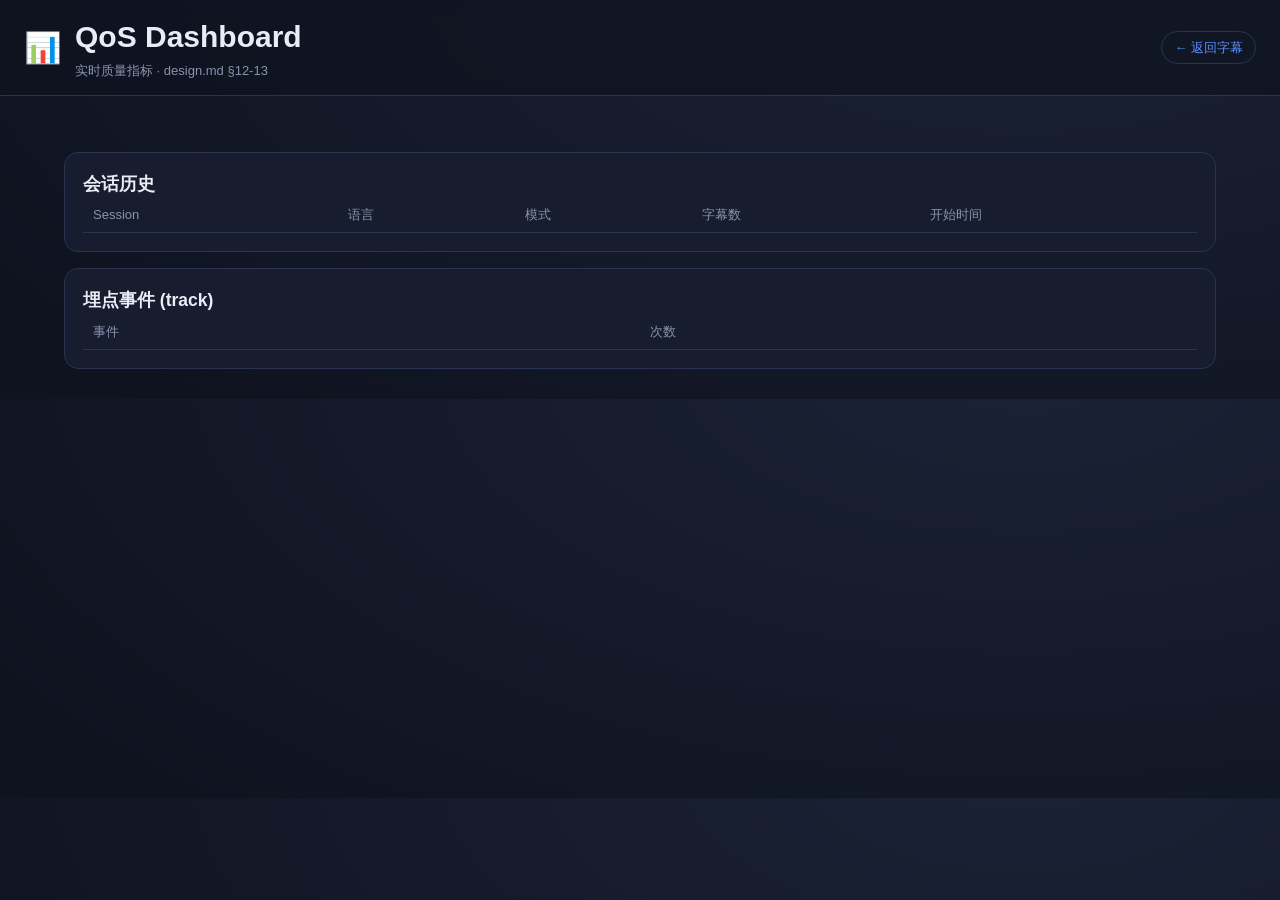
==== templates/dashboard.html @ 1cda29a4 "feat(app): Flask app, WebSocket pipeline, web UI, replay demo - create_app factory: HTTP routes (con" ====
<!DOCTYPE html>
<html lang="zh-CN">
<head>
  <meta charset="utf-8">
  <meta name="viewport" content="width=device-width, initial-scale=1">
  <title>EchoTranslate · QoS Dashboard</title>
  <link rel="stylesheet" href="/static/app.css">
  <style>
    .grid { display: grid; grid-template-columns: repeat(auto-fit, minmax(220px, 1fr)); gap: 16px; padding: 20px 24px; max-width: 1200px; margin: 0 auto; }
    .metric { background: var(--panel); border: 1px solid var(--line); border-radius: var(--radius); padding: 18px; }
    .metric .label { color: var(--muted); font-size: 13px; }
    .metric .value { font-size: 30px; font-weight: 700; margin-top: 6px; font-variant-numeric: tabular-nums; }
    .metric .target { font-size: 12px; margin-top: 6px; }
    .ok { color: var(--accent2); } .bad { color: var(--bad); } .na { color: var(--muted); }
    table { width: 100%; border-collapse: collapse; }
    th, td { text-align: left; padding: 8px 10px; border-bottom: 1px solid var(--line); font-size: 13px; }
    th { color: var(--muted); font-weight: 500; }
    .wrap { padding: 0 24px 30px; max-width: 1200px; margin: 0 auto; }
    .card-lg { background: var(--panel); border: 1px solid var(--line); border-radius: var(--radius); padding: 18px; margin-top: 16px; }
  </style>
</head>
<body>
<header class="topbar">
  <div class="brand"><span class="logo">📊</span><div><h1>QoS Dashboard</h1><p class="tagline">实时质量指标 · design.md §12-13</p></div></div>
  <a class="pill pill-link" href="/">← 返回字幕</a>
</header>

<div class="grid" id="metrics"></div>

<div class="wrap">
  <div class="card-lg">
    <h3>会话历史</h3>
    <table id="sessions"><thead><tr><th>Session</th><th>语言</th><th>模式</th><th>字幕数</th><th>开始时间</th></tr></thead><tbody></tbody></table>
  </div>
  <div class="card-lg">
    <h3>埋点事件 (track)</h3>
    <table id="events"><thead><tr><th>事件</th><th>次数</th></tr></thead><tbody></tbody></table>
  </div>
</div>

<script src="/static/dashboard.js"></script>
</body>
</html>
---- static/app.css ----
:root {
  --bg: #0f1320; --panel: #171c2e; --panel2: #1f2740; --line: #2a3350;
  --text: #e8ecf6; --muted: #8a93ad; --accent: #5b8cff; --accent2: #36d399;
  --warn: #ffb454; --bad: #ff6b6b; --radius: 14px;
}
* { box-sizing: border-box; }
body {
  margin: 0; background: radial-gradient(1200px 600px at 80% -10%, #1b2236, var(--bg));
  color: var(--text); font: 15px/1.5 -apple-system, "Segoe UI", "PingFang SC", "Microsoft YaHei", sans-serif;
}
h1, h3 { margin: 0; }
.muted { color: var(--muted); }
.small { font-size: 13px; }
.hidden { display: none !important; }

.topbar {
  display: flex; align-items: center; justify-content: space-between;
  padding: 14px 24px; border-bottom: 1px solid var(--line); background: rgba(15,19,32,.7);
  backdrop-filter: blur(8px); position: sticky; top: 0; z-index: 10;
}
.brand { display: flex; align-items: center; gap: 14px; }
.logo { font-size: 30px; }
.tagline { margin: 2px 0 0; color: var(--muted); font-size: 13px; }
.top-actions { display: flex; gap: 10px; align-items: center; }
.pill { padding: 6px 12px; border-radius: 999px; font-size: 13px; border: 1px solid var(--line); }
.pill-off { color: var(--muted); }
.pill-on { color: #06281c; background: var(--accent2); border-color: var(--accent2); font-weight: 600; }
.pill-link { color: var(--accent); text-decoration: none; }

.layout { display: grid; grid-template-columns: 1fr 340px; gap: 20px; padding: 20px 24px; max-width: 1280px; margin: 0 auto; }
@media (max-width: 980px) { .layout { grid-template-columns: 1fr; } }

.stage { display: flex; flex-direction: column; gap: 14px; }
.controls {
  display: flex; flex-wrap: wrap; gap: 10px; align-items: center;
  background: var(--panel); border: 1px solid var(--line); border-radius: var(--radius); padding: 12px;
}
.spacer { flex: 1; }
.ctl { display: flex; flex-direction: column; gap: 3px; font-size: 12px; color: var(--muted); }
.ctl.toggle { flex-direction: row; align-items: center; gap: 6px; color: var(--text); }
select, input[type=text], input:not([type]) {
  background: var(--panel2); color: var(--text); border: 1px solid var(--line);
  border-radius: 8px; padding: 7px 9px; font-size: 14px;
}
.btn {
  background: var(--panel2); color: var(--text); border: 1px solid var(--line);
  border-radius: 10px; padding: 9px 14px; cursor: pointer; font-size: 14px; transition: .15s;
}
.btn:hover { border-color: var(--accent); }
.btn-primary { background: var(--accent); border-color: var(--accent); color: #fff; font-weight: 600; }
.btn-primary.live { background: var(--bad); border-color: var(--bad); animation: pulse 1.4s infinite; }
.btn-sm { padding: 6px 10px; font-size: 13px; }
@keyframes pulse { 0%,100% { box-shadow: 0 0 0 0 rgba(255,107,107,.5); } 50% { box-shadow: 0 0 0 8px rgba(255,107,107,0); } }

.subtitles {
  background: var(--panel); border: 1px solid var(--line); border-radius: var(--radius);
  padding: 18px; min-height: 52vh; max-height: 64vh; overflow-y: auto;
  display: flex; flex-direction: column; gap: 14px;
}
.empty-hint { margin: auto; text-align: center; color: var(--muted); max-width: 460px; }
.empty-hint b { color: var(--text); }

.seg { border-left: 3px solid var(--line); padding: 4px 0 4px 14px; animation: fadein .25s ease; }
.seg.corrected { border-left-color: var(--warn); }
@keyframes fadein { from { opacity: 0; transform: translateY(6px); } to { opacity: 1; transform: none; } }
@keyframes flash { 0% { background: rgba(255,180,84,.22); } 100% { background: transparent; } }
.seg.flash { animation: flash 1.4s ease; border-radius: 8px; }
.seg-src { color: var(--muted); font-size: 13px; margin-bottom: 3px; }
.seg-zh { font-size: 23px; line-height: 1.45; font-weight: 500; }
.badge {
  font-size: 11px; background: var(--warn); color: #3a2400; border-radius: 6px;
  padding: 1px 7px; margin-left: 8px; vertical-align: middle; font-weight: 700;
}
.seg-prev { color: var(--muted); font-size: 13px; text-decoration: line-through; margin-top: 2px; }

.interim { min-height: 26px; color: var(--muted); font-style: italic; padding: 0 4px; }

.summary-box { background: var(--panel); border: 1px solid var(--accent); border-radius: var(--radius); padding: 16px; }
.summary-box h3 { margin-bottom: 8px; }
#summaryText { white-space: pre-wrap; line-height: 1.7; }

.sidebar { display: flex; flex-direction: column; gap: 16px; }
.card { background: var(--panel); border: 1px solid var(--line); border-radius: var(--radius); padding: 16px; }
.card h3 { font-size: 15px; margin-bottom: 12px; }
.stats { list-style: none; margin: 0; padding: 0; }
.stats li { display: flex; justify-content: space-between; padding: 7px 0; border-bottom: 1px dashed var(--line); }
.stats li:last-child { border-bottom: 0; }
.stats b { font-variant-numeric: tabular-nums; }

.glossary-add { display: grid; grid-template-columns: 1fr 1fr auto; gap: 6px; margin-bottom: 10px; }
.glossary-add input { width: 100%; }
.glossary-list { list-style: none; margin: 0; padding: 0; max-height: 200px; overflow-y: auto; }
.glossary-list li { display: flex; justify-content: space-between; align-items: center; padding: 6px 0; border-bottom: 1px dashed var(--line); font-size: 13px; }
.glossary-list .del { color: var(--muted); cursor: pointer; border: none; background: none; font-size: 15px; }
.glossary-list .del:hover { color: var(--bad); }
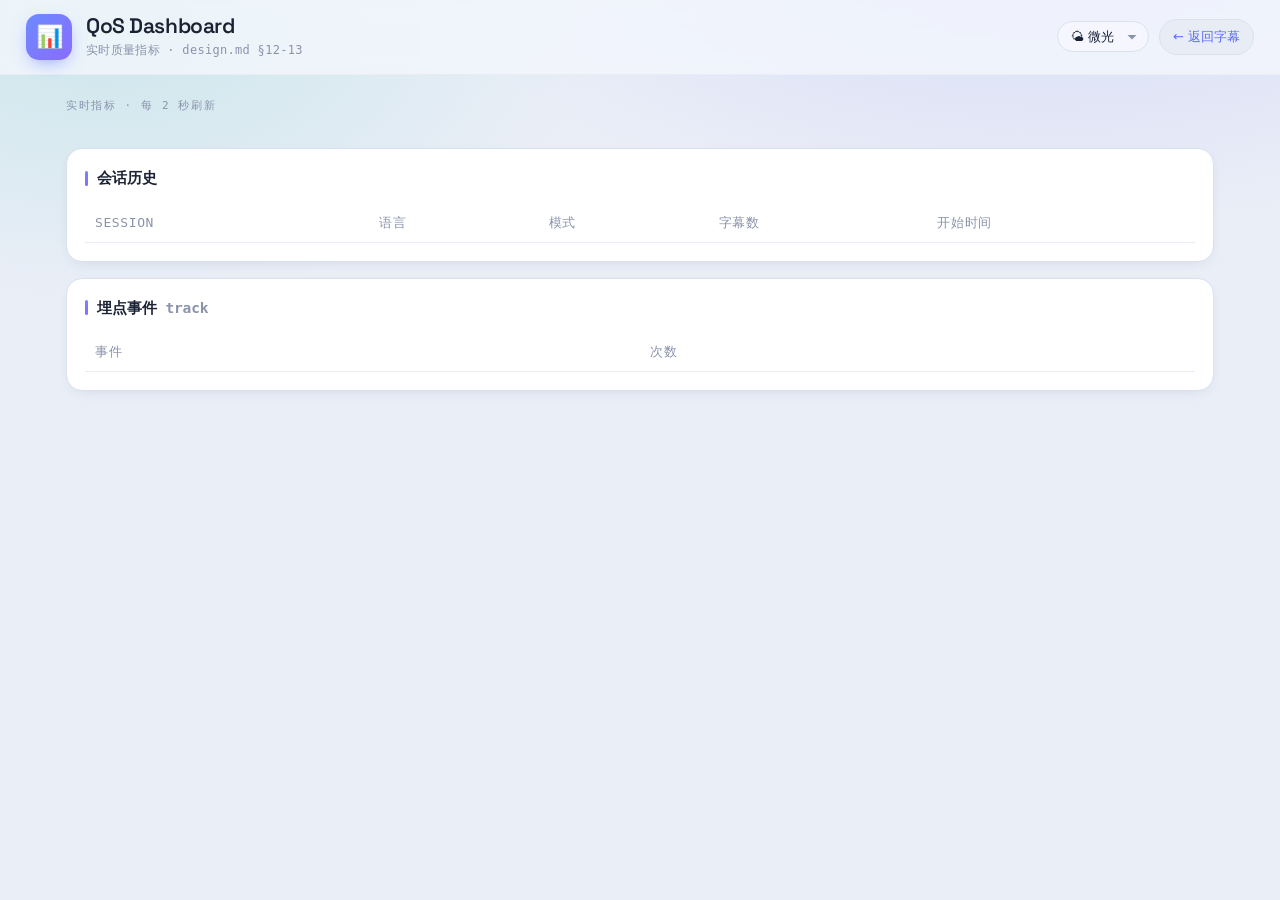
==== commit d14db707: "feat(ui): redesign around an "interpreter console" system Reframe the product as an interpreter's co" ====
--- a/templates/dashboard.html
+++ b/templates/dashboard.html
@@ -1,43 +1,58 @@
 <!DOCTYPE html>
-<html lang="zh-CN">
+<html lang="zh-CN" data-theme="light">
 <head>
   <meta charset="utf-8">
   <meta name="viewport" content="width=device-width, initial-scale=1">
   <title>EchoTranslate · QoS Dashboard</title>
+  <script>try{document.documentElement.dataset.theme=localStorage.getItem("et-theme")||"light";}catch(e){}</script>
+  <link rel="preconnect" href="https://fonts.googleapis.com">
+  <link rel="preconnect" href="https://fonts.gstatic.com" crossorigin>
+  <link rel="stylesheet" href="https://fonts.googleapis.com/css2?family=Space+Grotesk:wght@400;500;600;700&display=swap">
   <link rel="stylesheet" href="/static/app.css">
-  <style>
-    .grid { display: grid; grid-template-columns: repeat(auto-fit, minmax(220px, 1fr)); gap: 16px; padding: 20px 24px; max-width: 1200px; margin: 0 auto; }
-    .metric { background: var(--panel); border: 1px solid var(--line); border-radius: var(--radius); padding: 18px; }
-    .metric .label { color: var(--muted); font-size: 13px; }
-    .metric .value { font-size: 30px; font-weight: 700; margin-top: 6px; font-variant-numeric: tabular-nums; }
-    .metric .target { font-size: 12px; margin-top: 6px; }
-    .ok { color: var(--accent2); } .bad { color: var(--bad); } .na { color: var(--muted); }
-    table { width: 100%; border-collapse: collapse; }
-    th, td { text-align: left; padding: 8px 10px; border-bottom: 1px solid var(--line); font-size: 13px; }
-    th { color: var(--muted); font-weight: 500; }
-    .wrap { padding: 0 24px 30px; max-width: 1200px; margin: 0 auto; }
-    .card-lg { background: var(--panel); border: 1px solid var(--line); border-radius: var(--radius); padding: 18px; margin-top: 16px; }
-  </style>
 </head>
 <body>
 <header class="topbar">
-  <div class="brand"><span class="logo">📊</span><div><h1>QoS Dashboard</h1><p class="tagline">实时质量指标 · design.md §12-13</p></div></div>
-  <a class="pill pill-link" href="/">← 返回字幕</a>
+  <div class="brand">
+    <span class="logo">📊</span>
+    <div>
+      <h1>QoS Dashboard</h1>
+      <p class="tagline">实时质量指标 · design.md §12-13</p>
+    </div>
+  </div>
+  <div class="top-actions">
+    <select id="themeSel" class="theme-sel" aria-label="配色主题" title="切换配色">
+      <option value="light">🌤 微光</option>
+      <option value="sky">🌊 天青</option>
+      <option value="sunset">🌅 暮色</option>
+      <option value="ocean">🌌 深海</option>
+      <option value="grape">🍇 夜紫</option>
+    </select>
+    <a class="pill pill-link" href="/">← 返回字幕</a>
+  </div>
 </header>
 
-<div class="grid" id="metrics"></div>
+<main class="dash">
+  <div class="eyebrow" style="margin-bottom:12px">实时指标 · 每 2 秒刷新</div>
+  <div class="grid" id="metrics"></div>
 
-<div class="wrap">
   <div class="card-lg">
-    <h3>会话历史</h3>
-    <table id="sessions"><thead><tr><th>Session</th><th>语言</th><th>模式</th><th>字幕数</th><th>开始时间</th></tr></thead><tbody></tbody></table>
+    <h3 class="panel-h">会话历史</h3>
+    <table id="sessions" class="data-table"><thead><tr><th>Session</th><th>语言</th><th>模式</th><th>字幕数</th><th>开始时间</th></tr></thead><tbody></tbody></table>
   </div>
   <div class="card-lg">
-    <h3>埋点事件 (track)</h3>
-    <table id="events"><thead><tr><th>事件</th><th>次数</th></tr></thead><tbody></tbody></table>
+    <h3 class="panel-h">埋点事件 <span class="muted mono">track</span></h3>
+    <table id="events" class="data-table"><thead><tr><th>事件</th><th>次数</th></tr></thead><tbody></tbody></table>
   </div>
-</div>
+</main>
 
+<script>
+  // keep the theme picker in sync across pages
+  (function(){ var s=document.getElementById("themeSel"); if(!s) return;
+    s.value=document.documentElement.dataset.theme||"light";
+    s.onchange=function(e){ document.documentElement.dataset.theme=e.target.value;
+      try{ localStorage.setItem("et-theme", e.target.value); }catch(_){} };
+  })();
+</script>
 <script src="/static/dashboard.js"></script>
 </body>
 </html>
--- a/static/app.css
+++ b/static/app.css
@@ -1,95 +1,386 @@
+/* EchoTranslate — shared UI system (index + dashboard).
+ *
+ * Concept: an interpreter's console. The signature is a vertical "channel rail"
+ * — the spine of every transcribed utterance (accent when live, amber on
+ * self-correction) and the section tick on every card header. One motif ties
+ * the whole product together.
+ *
+ * Type encodes origin: display face = identity/headings/numbers, CJK sans =
+ * human translation, monospace = machine data (source line, metrics, ids).
+ *
+ * Palettes switch via [data-theme] on <html>. Accent tints use color-mix() so
+ * each theme overrides only a small token set. All element ids & seg-* / metric
+ * classes match app.js & dashboard.js. */
+
+/* ============================ themes ============================ */
+:root,
+:root[data-theme="light"] {            /* 微光 — default light */
+  --bg-0: #eaeef7; --bg-1: #f4f7fc;
+  --panel: #ffffff; --panel-2: #f1f4fb; --panel-3: #e5ebf6;
+  --line: #d9e1ef; --line-soft: #e8edf7;
+  --text: #1b2233; --text-dim: #4c5670; --muted: #8b93ab;
+  --accent: #5b6cff; --accent-2: #14b8a6;
+  --accent-grad: linear-gradient(135deg, #6b8bff 0%, #8b6bff 100%);
+  --shadow: 0 14px 34px -16px rgba(40, 52, 96, .30);
+  --shadow-sm: 0 4px 16px -8px rgba(40, 52, 96, .20);
+}
+:root[data-theme="sky"] {              /* 天青 — light, ocean blue */
+  --bg-0: #e6f1f7; --bg-1: #f1f8fc;
+  --panel: #ffffff; --panel-2: #eef5fb; --panel-3: #e0edf6;
+  --line: #d2e3ef; --line-soft: #e3eef7;
+  --text: #102230; --text-dim: #3d5567; --muted: #7d93a4;
+  --accent: #0ea5e9; --accent-2: #0891b2;
+  --accent-grad: linear-gradient(135deg, #0ea5e9 0%, #22d3ee 100%);
+  --shadow: 0 14px 34px -16px rgba(12, 74, 110, .28);
+  --shadow-sm: 0 4px 16px -8px rgba(12, 74, 110, .18);
+}
+:root[data-theme="sunset"] {           /* 暮色 — light, warm */
+  --bg-0: #f6ece6; --bg-1: #fbf4ef;
+  --panel: #fffdfb; --panel-2: #f7eee8; --panel-3: #f0e2d9;
+  --line: #ecdcd0; --line-soft: #f2e6dd;
+  --text: #2a1c16; --text-dim: #6b5246; --muted: #a48c7d;
+  --accent: #f5713b; --accent-2: #e0488a;
+  --accent-grad: linear-gradient(135deg, #f97c4a 0%, #ec4899 100%);
+  --shadow: 0 14px 34px -16px rgba(120, 60, 30, .26);
+  --shadow-sm: 0 4px 16px -8px rgba(120, 60, 30, .18);
+}
+:root[data-theme="ocean"] {            /* 深海 — deep navy */
+  --bg-0: #0b0e18; --bg-1: #0f1320;
+  --panel: #161b2c; --panel-2: #1d2540; --panel-3: #232c4c;
+  --line: #2a3350; --line-soft: #222a44;
+  --text: #eaeefa; --text-dim: #aab2cc; --muted: #7e88a4;
+  --accent: #6b8bff; --accent-2: #38d9c4;
+  --accent-grad: linear-gradient(135deg, #6b8bff 0%, #8b6bff 100%);
+  --shadow: 0 16px 36px -14px rgba(0, 0, 0, .6);
+  --shadow-sm: 0 4px 16px -8px rgba(0, 0, 0, .5);
+}
+:root[data-theme="grape"] {            /* 夜紫 — deep plum */
+  --bg-0: #120c1e; --bg-1: #181024;
+  --panel: #211733; --panel-2: #2b1f44; --panel-3: #352753;
+  --line: #3a2c5a; --line-soft: #2e2148;
+  --text: #f1ebfb; --text-dim: #c3b6dd; --muted: #91829f;
+  --accent: #b078ff; --accent-2: #ff7ac3;
+  --accent-grad: linear-gradient(135deg, #b078ff 0%, #ff7ac3 100%);
+  --shadow: 0 16px 36px -14px rgba(0, 0, 0, .6);
+  --shadow-sm: 0 4px 16px -8px rgba(0, 0, 0, .5);
+}
+
 :root {
-  --bg: #0f1320; --panel: #171c2e; --panel2: #1f2740; --line: #2a3350;
-  --text: #e8ecf6; --muted: #8a93ad; --accent: #5b8cff; --accent2: #36d399;
-  --warn: #ffb454; --bad: #ff6b6b; --radius: 14px;
-}
+  --ok: #15b87f; --warn: #e08a2b; --bad: #e5484d;
+  --radius: 16px; --radius-sm: 10px;
+  --ring: 0 0 0 3px color-mix(in srgb, var(--accent) 38%, transparent);
+  --accent-soft: color-mix(in srgb, var(--accent) 9%, transparent);
+  --accent-line: color-mix(in srgb, var(--accent) 45%, transparent);
+  /* type roles — machine data vs human language vs identity */
+  --font-display: "Space Grotesk", "Segoe UI", "PingFang SC", "Microsoft YaHei", system-ui, sans-serif;
+  --font-body: -apple-system, "Segoe UI", "PingFang SC", "Microsoft YaHei", system-ui, sans-serif;
+  --font-mono: ui-monospace, "SF Mono", "JetBrains Mono", "Menlo", "Cascadia Code", monospace;
+}
+
 * { box-sizing: border-box; }
+html, body { height: 100%; }
 body {
-  margin: 0; background: radial-gradient(1200px 600px at 80% -10%, #1b2236, var(--bg));
-  color: var(--text); font: 15px/1.5 -apple-system, "Segoe UI", "PingFang SC", "Microsoft YaHei", sans-serif;
-}
-h1, h3 { margin: 0; }
+  margin: 0;
+  background:
+    radial-gradient(1100px 560px at 82% -12%, color-mix(in srgb, var(--accent) 16%, transparent) 0%, transparent 60%),
+    radial-gradient(900px 480px at 8% 4%, color-mix(in srgb, var(--accent-2) 13%, transparent) 0%, transparent 55%),
+    var(--bg-0);
+  color: var(--text);
+  font: 15px/1.55 var(--font-body);
+  -webkit-font-smoothing: antialiased;
+  transition: background-color .25s, color .25s;
+}
+h1, h2, h3 { margin: 0; font-family: var(--font-display); font-weight: 600; letter-spacing: -.01em; }
 .muted { color: var(--muted); }
 .small { font-size: 13px; }
 .hidden { display: none !important; }
-
+.mono { font-family: var(--font-mono); }
+::selection { background: color-mix(in srgb, var(--accent) 32%, transparent); }
+
+/* eyebrow: a small mono section label, used identically on both pages */
+.eyebrow {
+  font-family: var(--font-mono); font-size: 11px; font-weight: 500;
+  letter-spacing: 1.6px; text-transform: uppercase; color: var(--muted);
+}
+
+* { scrollbar-width: thin; scrollbar-color: var(--line) transparent; }
+*::-webkit-scrollbar { width: 9px; height: 9px; }
+*::-webkit-scrollbar-thumb { background: var(--line); border-radius: 999px; }
+*::-webkit-scrollbar-thumb:hover { background: var(--panel-3); }
+:focus-visible { outline: none; box-shadow: var(--ring); border-radius: 8px; }
+
+/* ------------------------------------------------------------------ top bar */
 .topbar {
   display: flex; align-items: center; justify-content: space-between;
-  padding: 14px 24px; border-bottom: 1px solid var(--line); background: rgba(15,19,32,.7);
-  backdrop-filter: blur(8px); position: sticky; top: 0; z-index: 10;
+  padding: 14px 26px; gap: 16px;
+  border-bottom: 1px solid var(--line-soft);
+  background: color-mix(in srgb, var(--bg-1) 80%, transparent);
+  backdrop-filter: saturate(140%) blur(10px);
+  position: sticky; top: 0; z-index: 20;
 }
 .brand { display: flex; align-items: center; gap: 14px; }
-.logo { font-size: 30px; }
-.tagline { margin: 2px 0 0; color: var(--muted); font-size: 13px; }
-.top-actions { display: flex; gap: 10px; align-items: center; }
-.pill { padding: 6px 12px; border-radius: 999px; font-size: 13px; border: 1px solid var(--line); }
+.logo {
+  font-size: 22px; width: 46px; height: 46px; display: grid; place-items: center;
+  border-radius: 13px; background: var(--accent-grad);
+  box-shadow: 0 6px 18px -6px color-mix(in srgb, var(--accent) 70%, transparent); flex: none;
+}
+.brand h1 { font-size: 21px; line-height: 1.05; letter-spacing: -.02em; }
+.tagline { margin: 4px 0 0; color: var(--muted); font-size: 12px; font-family: var(--font-mono); letter-spacing: .3px; }
+.top-actions { display: flex; gap: 10px; align-items: center; flex-wrap: wrap; justify-content: flex-end; }
+
+.theme-sel {
+  border-radius: 999px; padding: 7px 30px 7px 13px; font-size: 13px;
+  background-color: color-mix(in srgb, var(--accent) 6%, var(--panel));
+}
+
+.pill {
+  display: inline-flex; align-items: center; gap: 7px;
+  padding: 7px 13px; border-radius: 999px; font-size: 13px;
+  border: 1px solid var(--line); background: color-mix(in srgb, var(--text) 3%, transparent);
+  transition: .15s;
+}
+.pill::before {
+  content: ""; width: 8px; height: 8px; border-radius: 999px;
+  background: var(--muted); flex: none;
+}
 .pill-off { color: var(--muted); }
-.pill-on { color: #06281c; background: var(--accent2); border-color: var(--accent2); font-weight: 600; }
+.pill-on {
+  color: var(--ok); border-color: color-mix(in srgb, var(--ok) 50%, transparent);
+  background: color-mix(in srgb, var(--ok) 14%, transparent); font-weight: 600;
+}
+.pill-on::before { background: var(--ok); box-shadow: 0 0 0 4px color-mix(in srgb, var(--ok) 22%, transparent); }
 .pill-link { color: var(--accent); text-decoration: none; }
-
-.layout { display: grid; grid-template-columns: 1fr 340px; gap: 20px; padding: 20px 24px; max-width: 1280px; margin: 0 auto; }
+.pill-link::before { display: none; }
+.pill-link:hover { border-color: var(--accent); background: var(--accent-soft); }
+
+/* -------------------------------------------------------------------- layout */
+.layout {
+  display: grid; grid-template-columns: minmax(0, 1fr) 348px; gap: 22px;
+  padding: 22px 26px 34px; max-width: 1320px; margin: 0 auto; align-items: start;
+}
 @media (max-width: 980px) { .layout { grid-template-columns: 1fr; } }
-
-.stage { display: flex; flex-direction: column; gap: 14px; }
-.controls {
-  display: flex; flex-wrap: wrap; gap: 10px; align-items: center;
-  background: var(--panel); border: 1px solid var(--line); border-radius: var(--radius); padding: 12px;
-}
-.spacer { flex: 1; }
-.ctl { display: flex; flex-direction: column; gap: 3px; font-size: 12px; color: var(--muted); }
-.ctl.toggle { flex-direction: row; align-items: center; gap: 6px; color: var(--text); }
+.stage { display: flex; flex-direction: column; gap: 16px; min-width: 0; }
+
+/* --------------------------------------------------------------- control deck */
+.deck {
+  background: linear-gradient(180deg, var(--panel), var(--bg-1));
+  border: 1px solid var(--line); border-radius: var(--radius);
+  box-shadow: var(--shadow-sm); padding: 14px;
+  display: flex; flex-direction: column; gap: 12px;
+}
+.deck-row { display: flex; flex-wrap: wrap; gap: 10px; align-items: flex-end; }
+.deck-row.tools { align-items: center; padding-top: 12px; border-top: 1px dashed var(--line); }
+.deck-sep { flex: 1; min-width: 0; }
+
+.field { display: flex; flex-direction: column; gap: 5px; min-width: 0; }
+.field > span { font-size: 11px; color: var(--muted); letter-spacing: .4px; padding-left: 2px; font-family: var(--font-mono); text-transform: uppercase; }
+.field.toggle { flex-direction: row; align-items: center; }
+
 select, input[type=text], input:not([type]) {
-  background: var(--panel2); color: var(--text); border: 1px solid var(--line);
-  border-radius: 8px; padding: 7px 9px; font-size: 14px;
-}
+  background: var(--panel-2); color: var(--text);
+  border: 1px solid var(--line); border-radius: var(--radius-sm);
+  padding: 9px 11px; font-size: 14px; font-family: inherit; transition: .15s; max-width: 100%;
+}
+select { cursor: pointer; appearance: none;
+  background-image: url("data:image/svg+xml,%3Csvg xmlns='http://www.w3.org/2000/svg' width='12' height='12' viewBox='0 0 12 12'%3E%3Cpath fill='%238b93ab' d='M6 8.5 1.5 4h9z'/%3E%3C/svg%3E");
+  background-repeat: no-repeat; background-position: right 10px center; padding-right: 28px;
+}
+select:hover, input:hover { border-color: var(--panel-3); }
+select:focus, input:focus { outline: none; border-color: var(--accent); box-shadow: var(--ring); }
+input::placeholder { color: var(--muted); }
+
+/* switch-style checkbox for TTS */
+.switch { display: inline-flex; align-items: center; gap: 9px; cursor: pointer; user-select: none; font-size: 13.5px; color: var(--text-dim); }
+.switch input { position: absolute; opacity: 0; pointer-events: none; }
+.switch .track {
+  width: 40px; height: 22px; border-radius: 999px; background: var(--panel-3);
+  border: 1px solid var(--line); position: relative; transition: .18s; flex: none;
+}
+.switch .track::after {
+  content: ""; position: absolute; top: 2px; left: 2px; width: 16px; height: 16px;
+  border-radius: 999px; background: var(--muted); transition: .18s;
+}
+.switch input:checked + .track { background: color-mix(in srgb, var(--accent) 35%, transparent); border-color: var(--accent); }
+.switch input:checked + .track::after { left: 20px; background: var(--accent); }
+.switch input:focus-visible + .track { box-shadow: var(--ring); }
+
+/* buttons */
 .btn {
-  background: var(--panel2); color: var(--text); border: 1px solid var(--line);
-  border-radius: 10px; padding: 9px 14px; cursor: pointer; font-size: 14px; transition: .15s;
-}
-.btn:hover { border-color: var(--accent); }
-.btn-primary { background: var(--accent); border-color: var(--accent); color: #fff; font-weight: 600; }
-.btn-primary.live { background: var(--bad); border-color: var(--bad); animation: pulse 1.4s infinite; }
-.btn-sm { padding: 6px 10px; font-size: 13px; }
-@keyframes pulse { 0%,100% { box-shadow: 0 0 0 0 rgba(255,107,107,.5); } 50% { box-shadow: 0 0 0 8px rgba(255,107,107,0); } }
-
+  display: inline-flex; align-items: center; gap: 7px;
+  background: var(--panel-2); color: var(--text); border: 1px solid var(--line);
+  border-radius: var(--radius-sm); padding: 9px 15px; cursor: pointer;
+  font-size: 14px; font-weight: 500; font-family: inherit; transition: .15s; white-space: nowrap;
+}
+.btn:hover { border-color: var(--accent); background: var(--panel-3); }
+.btn:active { transform: translateY(1px); }
+.btn:disabled { opacity: .5; cursor: not-allowed; transform: none; }
+.btn-sm { padding: 8px 11px; font-size: 13px; }
+
+.btn-listen {
+  background: var(--accent-grad); border: none; color: #fff; font-weight: 600;
+  font-family: var(--font-display); font-size: 15px; padding: 12px 22px; border-radius: 12px;
+  box-shadow: 0 8px 22px -8px color-mix(in srgb, var(--accent) 75%, transparent);
+}
+.btn-listen:hover { filter: brightness(1.06); background: var(--accent-grad); }
+.btn-listen.live {
+  background: linear-gradient(135deg, #ff6b6b, #ff8f5a); color: #fff;
+  box-shadow: 0 8px 22px -8px rgba(255, 107, 107, .8); animation: pulse 1.5s infinite;
+}
+@keyframes pulse {
+  0%, 100% { box-shadow: 0 8px 22px -8px rgba(255, 107, 107, .8), 0 0 0 0 rgba(255, 107, 107, .45); }
+  50% { box-shadow: 0 8px 22px -8px rgba(255, 107, 107, .8), 0 0 0 10px rgba(255, 107, 107, 0); }
+}
+
+/* ------------------------------------------------- subtitles (the channel) */
 .subtitles {
+  position: relative;
+  background:
+    linear-gradient(180deg, var(--accent-soft), transparent 120px),
+    var(--panel);
+  border: 1px solid var(--line); border-radius: var(--radius);
+  box-shadow: var(--shadow);
+  padding: 22px 22px 22px 24px; min-height: 54vh; max-height: 66vh; overflow-y: auto;
+  display: flex; flex-direction: column; gap: 18px; scroll-behavior: smooth;
+}
+
+/* each utterance rides the interpretation channel: a rail + a node dot */
+.seg {
+  position: relative; padding: 2px 0 6px 20px;
+  border-left: 2px solid var(--line); transition: border-color .3s;
+  animation: fadein .28s ease;
+}
+.seg::before {
+  content: ""; position: absolute; left: -5px; top: 6px;
+  width: 8px; height: 8px; border-radius: 999px;
+  background: var(--line); transition: background .3s, box-shadow .3s;
+}
+.seg.corrected { border-left-color: var(--warn); }
+.seg.corrected::before { background: var(--warn); }
+.seg:last-child { border-left-color: var(--accent); }
+.seg:last-child::before { background: var(--accent); box-shadow: 0 0 0 4px var(--accent-soft); }
+@keyframes fadein { from { opacity: 0; transform: translateY(8px); } to { opacity: 1; transform: none; } }
+@keyframes flash { 0% { background: color-mix(in srgb, var(--warn) 22%, transparent); } 100% { background: transparent; } }
+.seg.flash { animation: flash 1.4s ease; border-radius: 8px; }
+
+/* source = machine transcript (mono); translation = human language (display) */
+.seg-src { color: var(--muted); font-family: var(--font-mono); font-size: 12.5px; line-height: 1.5; margin-bottom: 5px; }
+.seg-zh { font-family: var(--font-display); font-size: 23px; line-height: 1.5; font-weight: 500; color: var(--text); }
+.seg:last-child .seg-zh { font-weight: 600; }
+.badge {
+  font-family: var(--font-mono); font-size: 10.5px; background: var(--warn); color: #fff;
+  border-radius: 6px; padding: 2px 8px; margin-left: 9px; vertical-align: middle;
+  font-weight: 600; letter-spacing: .3px;
+}
+.seg-prev {
+  color: var(--muted); font-size: 13px; text-decoration: line-through;
+  margin-top: 3px; opacity: .75;
+}
+
+.interim {
+  min-height: 26px; color: var(--text-dim); font-style: italic;
+  padding: 2px 6px 2px 24px; font-size: 14.5px;
+}
+
+.empty-hint { margin: auto; text-align: left; color: var(--text-dim); max-width: 780px; padding: 8px; }
+.empty-hint .empty-icon { font-size: 40px; opacity: .9; margin-bottom: 10px; }
+.empty-title { font-size: 22px; color: var(--text); margin-bottom: 8px; letter-spacing: -.02em; }
+.empty-lead { margin: 0 0 18px; font-size: 14.5px; line-height: 1.6; }
+.empty-hint b { color: var(--text); font-weight: 600; }
+.empty-tips { list-style: none; margin: 0; padding: 0; display: flex; flex-direction: column; gap: 12px; }
+.empty-tips li { display: grid; grid-template-columns: max-content 1fr; gap: 10px; align-items: baseline; font-size: 13px; line-height: 1.6; color: var(--muted); }
+.tip-k {
+  font-family: var(--font-mono); font-size: 10.5px; font-weight: 600; letter-spacing: .4px;
+  color: var(--accent); background: var(--accent-soft);
+  border: 1px solid var(--accent-line); border-radius: 6px;
+  padding: 3px 8px; white-space: nowrap; text-align: center;
+}
+.tip-v { min-width: 0; }
+
+.summary-box {
+  background: linear-gradient(180deg, var(--accent-soft), var(--panel));
+  border: 1px solid var(--accent-line); border-radius: var(--radius);
+  padding: 18px; box-shadow: var(--shadow-sm);
+}
+.summary-box h3 { margin-bottom: 10px; font-size: 16px; display: flex; align-items: center; gap: 8px; }
+#summaryText { white-space: pre-wrap; line-height: 1.75; color: var(--text-dim); }
+
+/* -------------------------------------------------------------------- cards */
+.sidebar { display: flex; flex-direction: column; gap: 16px; position: sticky; top: 92px; }
+@media (max-width: 980px) { .sidebar { position: static; } }
+.card {
+  background: var(--panel); border: 1px solid var(--line);
+  border-radius: var(--radius); padding: 18px; box-shadow: var(--shadow-sm);
+}
+/* the channel tick recurs on every section header — one visual language */
+.card h3, .panel-h {
+  font-size: 14.5px; margin-bottom: 14px; display: flex; align-items: center; gap: 9px;
+}
+.card h3::before, .panel-h::before {
+  content: ""; width: 3px; height: 15px; border-radius: 2px;
+  background: var(--accent-grad); flex: none;
+}
+.card h3 .muted { font-family: var(--font-mono); font-weight: 400; font-size: 11px; letter-spacing: .3px; }
+
+.stats { list-style: none; margin: 0; padding: 0; }
+.stats li {
+  display: flex; justify-content: space-between; align-items: center;
+  padding: 9px 0; border-bottom: 1px solid var(--line-soft);
+}
+.stats li:last-child { border-bottom: 0; }
+.stats li span { color: var(--text-dim); font-size: 13.5px; }
+.stats b { font-family: var(--font-mono); font-size: 15px; font-weight: 600; }
+
+.glossary-add { display: grid; grid-template-columns: 1fr 1fr auto; gap: 7px; margin-bottom: 12px; }
+.glossary-add input { width: 100%; min-width: 0; }
+.glossary-list { list-style: none; margin: 0; padding: 0; max-height: 220px; overflow-y: auto; }
+.glossary-list li {
+  display: flex; justify-content: space-between; align-items: center;
+  padding: 8px 0; border-bottom: 1px solid var(--line-soft); font-size: 13.5px;
+}
+.glossary-list li:last-child { border-bottom: 0; }
+.glossary-list li.added { animation: gloss-in 1.6s ease; border-radius: 8px; }
+@keyframes gloss-in { 0% { background: color-mix(in srgb, var(--accent) 22%, transparent); } 100% { background: transparent; } }
+.glossary-list b { font-family: var(--font-mono); color: var(--accent-2); font-weight: 600; }
+.glossary-list .del { color: var(--muted); cursor: pointer; border: none; background: none; font-size: 17px; line-height: 1; padding: 0 4px; transition: .15s; }
+.glossary-list .del:hover { color: var(--bad); }
+
+.note { color: var(--text-dim); font-size: 13px; line-height: 1.7; }
+.note .badge { font-size: 10px; }
+
+/* ---------------------------------------------------------------- dashboard */
+.dash { max-width: 1200px; margin: 0 auto; padding: 22px 26px 36px; }
+.grid {
+  display: grid; grid-template-columns: repeat(auto-fit, minmax(208px, 1fr));
+  gap: 14px; margin-bottom: 22px;
+}
+.metric {
   background: var(--panel); border: 1px solid var(--line); border-radius: var(--radius);
-  padding: 18px; min-height: 52vh; max-height: 64vh; overflow-y: auto;
-  display: flex; flex-direction: column; gap: 14px;
-}
-.empty-hint { margin: auto; text-align: center; color: var(--muted); max-width: 460px; }
-.empty-hint b { color: var(--text); }
-
-.seg { border-left: 3px solid var(--line); padding: 4px 0 4px 14px; animation: fadein .25s ease; }
-.seg.corrected { border-left-color: var(--warn); }
-@keyframes fadein { from { opacity: 0; transform: translateY(6px); } to { opacity: 1; transform: none; } }
-@keyframes flash { 0% { background: rgba(255,180,84,.22); } 100% { background: transparent; } }
-.seg.flash { animation: flash 1.4s ease; border-radius: 8px; }
-.seg-src { color: var(--muted); font-size: 13px; margin-bottom: 3px; }
-.seg-zh { font-size: 23px; line-height: 1.45; font-weight: 500; }
-.badge {
-  font-size: 11px; background: var(--warn); color: #3a2400; border-radius: 6px;
-  padding: 1px 7px; margin-left: 8px; vertical-align: middle; font-weight: 700;
-}
-.seg-prev { color: var(--muted); font-size: 13px; text-decoration: line-through; margin-top: 2px; }
-
-.interim { min-height: 26px; color: var(--muted); font-style: italic; padding: 0 4px; }
-
-.summary-box { background: var(--panel); border: 1px solid var(--accent); border-radius: var(--radius); padding: 16px; }
-.summary-box h3 { margin-bottom: 8px; }
-#summaryText { white-space: pre-wrap; line-height: 1.7; }
-
-.sidebar { display: flex; flex-direction: column; gap: 16px; }
-.card { background: var(--panel); border: 1px solid var(--line); border-radius: var(--radius); padding: 16px; }
-.card h3 { font-size: 15px; margin-bottom: 12px; }
-.stats { list-style: none; margin: 0; padding: 0; }
-.stats li { display: flex; justify-content: space-between; padding: 7px 0; border-bottom: 1px dashed var(--line); }
-.stats li:last-child { border-bottom: 0; }
-.stats b { font-variant-numeric: tabular-nums; }
-
-.glossary-add { display: grid; grid-template-columns: 1fr 1fr auto; gap: 6px; margin-bottom: 10px; }
-.glossary-add input { width: 100%; }
-.glossary-list { list-style: none; margin: 0; padding: 0; max-height: 200px; overflow-y: auto; }
-.glossary-list li { display: flex; justify-content: space-between; align-items: center; padding: 6px 0; border-bottom: 1px dashed var(--line); font-size: 13px; }
-.glossary-list .del { color: var(--muted); cursor: pointer; border: none; background: none; font-size: 15px; }
-.glossary-list .del:hover { color: var(--bad); }
+  padding: 16px 18px; box-shadow: var(--shadow-sm); position: relative; overflow: hidden;
+}
+.metric::before {                        /* the same channel tick, as a top edge */
+  content: ""; position: absolute; left: 0; top: 0; bottom: 0; width: 3px;
+  background: var(--line);
+}
+.metric.ok-edge::before { background: var(--accent-grad); }
+.metric.bad-edge::before { background: var(--bad); }
+.metric .label { font-family: var(--font-mono); font-size: 11px; letter-spacing: .6px; text-transform: uppercase; color: var(--muted); }
+.metric .value { font-family: var(--font-display); font-size: 30px; font-weight: 600; margin-top: 8px; font-variant-numeric: tabular-nums; letter-spacing: -.02em; }
+.metric .target { font-family: var(--font-mono); font-size: 11.5px; margin-top: 8px; color: var(--muted); }
+.ok { color: var(--ok); } .bad { color: var(--bad); } .na { color: var(--muted); }
+
+.card-lg {
+  background: var(--panel); border: 1px solid var(--line); border-radius: var(--radius);
+  padding: 18px; margin-top: 16px; box-shadow: var(--shadow-sm);
+}
+table { width: 100%; border-collapse: collapse; }
+.data-table th, .data-table td, table th, table td {
+  text-align: left; padding: 9px 10px; border-bottom: 1px solid var(--line-soft); font-size: 13px;
+}
+table th { font-family: var(--font-mono); color: var(--muted); font-weight: 500; font-size: 11px; letter-spacing: .6px; text-transform: uppercase; }
+table td { color: var(--text-dim); }
+table td:first-child { font-family: var(--font-mono); color: var(--text); }
+
+/* ------------------------------------------------------ motion preferences */
+@media (prefers-reduced-motion: reduce) {
+  *, *::before, *::after { animation: none !important; scroll-behavior: auto !important; transition: none !important; }
+}
